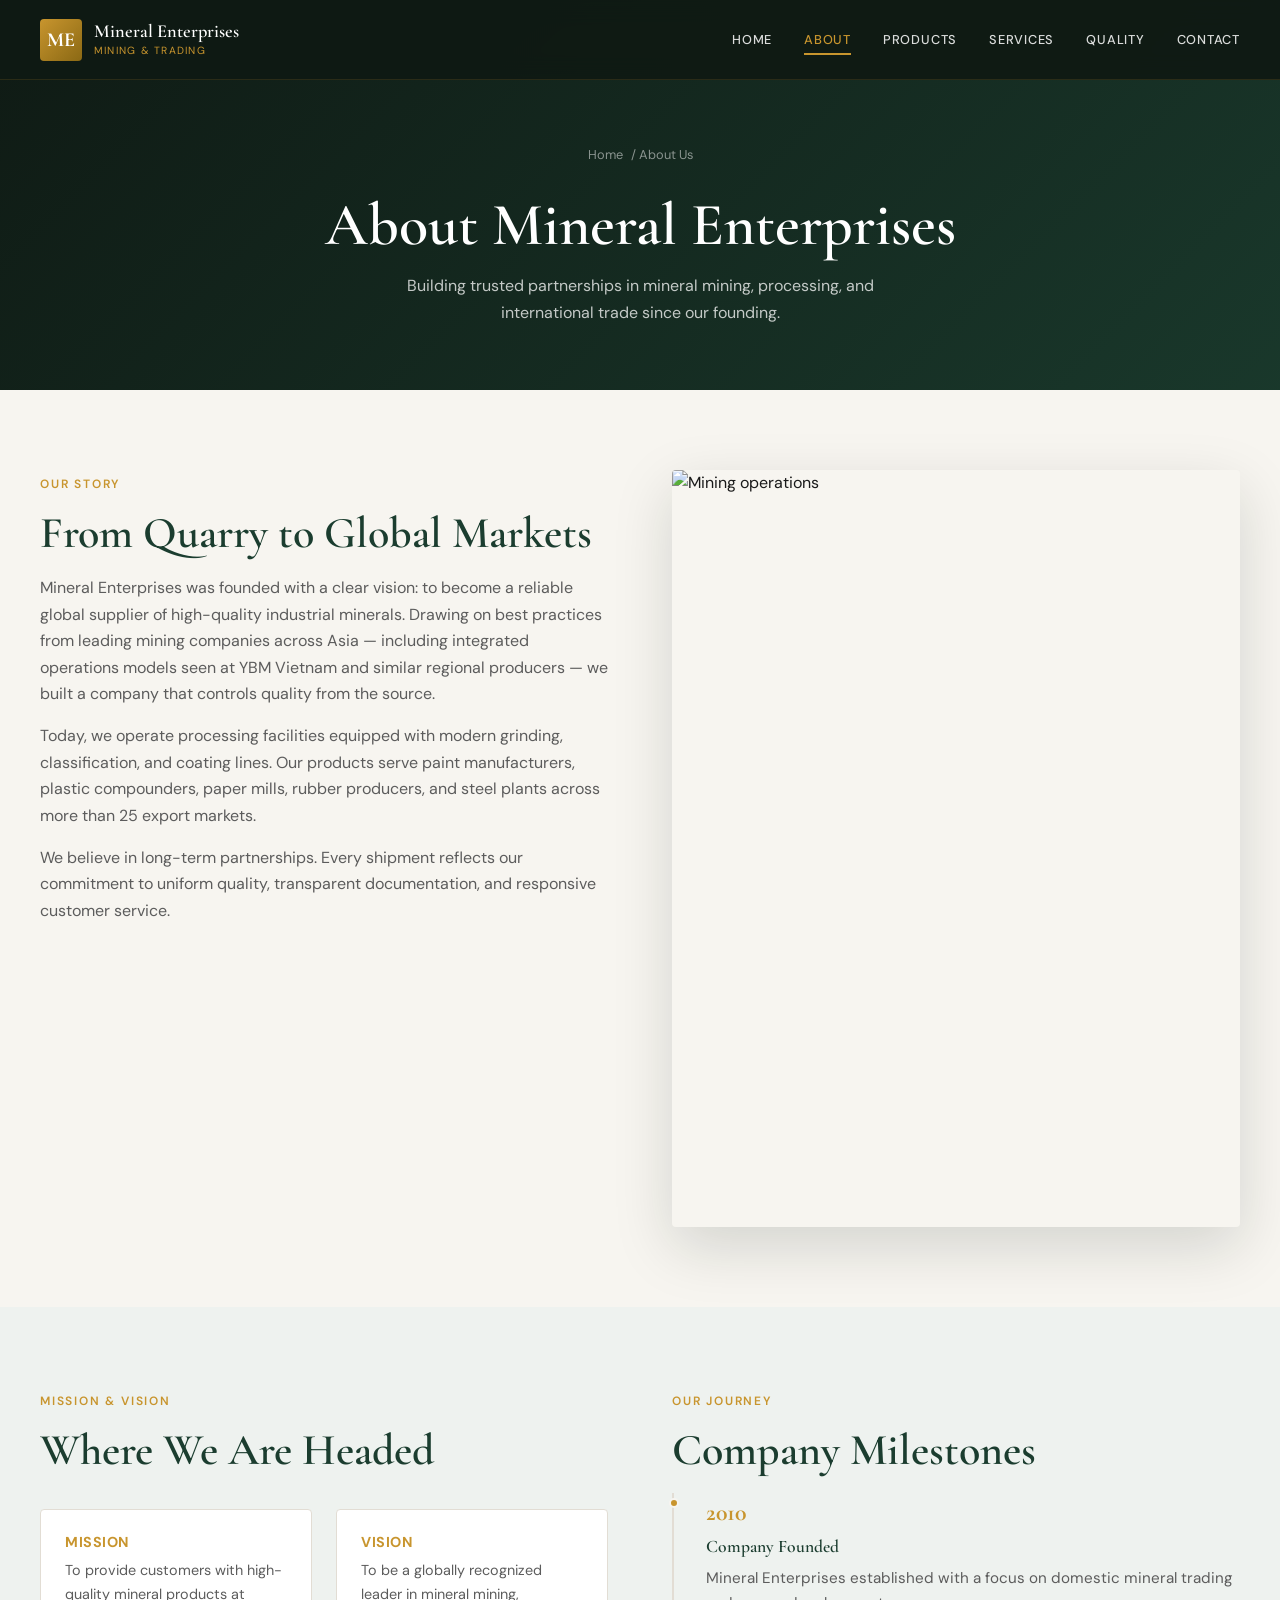
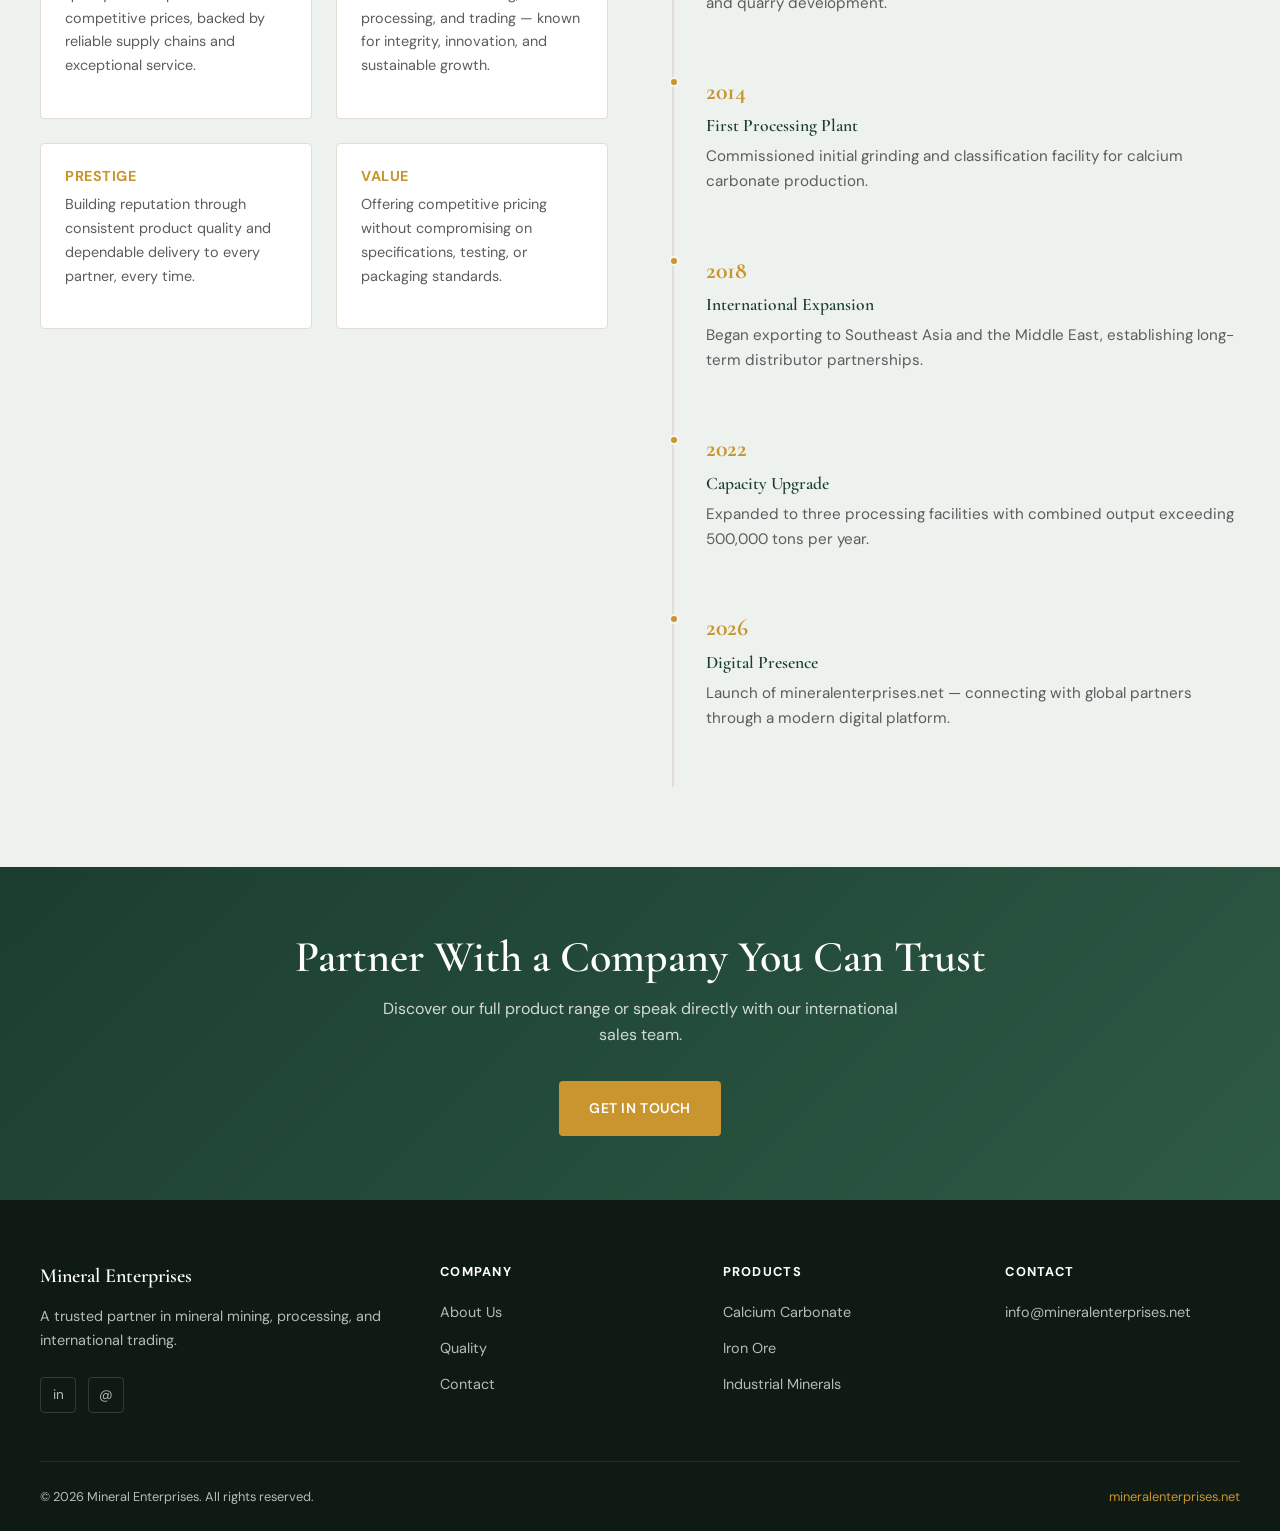
==== about.html @ fc304799 "Initial Mineral Enterprises corporate website. Static multi-page site for mineralenterprises.net wit" ====
<!DOCTYPE html>
<html lang="en">
<head>
  <meta charset="UTF-8">
  <meta name="viewport" content="width=device-width, initial-scale=1.0">
  <meta name="description" content="About Mineral Enterprises — our history, mission, vision, and commitment to global mineral trading excellence.">
  <title>About Us | Mineral Enterprises</title>
  <link rel="preconnect" href="https://fonts.googleapis.com">
  <link rel="preconnect" href="https://fonts.gstatic.com" crossorigin>
  <link href="https://fonts.googleapis.com/css2?family=Cormorant+Garamond:wght@500;600;700&family=DM+Sans:wght@400;500;600;700&display=swap" rel="stylesheet">
  <link rel="stylesheet" href="css/styles.css">
  <link rel="icon" href="data:image/svg+xml,<svg xmlns='http://www.w3.org/2000/svg' viewBox='0 0 100 100'><rect fill='%231b3d2f' width='100' height='100' rx='12'/><text x='50' y='68' font-size='48' text-anchor='middle' fill='%23c8952e' font-family='serif'>ME</text></svg>">
</head>
<body>

  <header class="site-header">
    <div class="container header-inner">
      <a href="index.html" class="logo">
        <div class="logo-mark">ME</div>
        <div class="logo-text">
          <span class="logo-name">Mineral Enterprises</span>
          <span class="logo-tagline">Mining &amp; Trading</span>
        </div>
      </a>
      <nav class="nav-desktop">
        <a href="index.html">Home</a>
        <a href="about.html" class="active">About</a>
        <a href="products.html">Products</a>
        <a href="services.html">Services</a>
        <a href="quality.html">Quality</a>
        <a href="contact.html">Contact</a>
      </nav>
      <button class="nav-toggle" aria-label="Toggle menu"><span></span><span></span><span></span></button>
    </div>
    <nav class="nav-mobile">
      <a href="index.html">Home</a>
      <a href="about.html" class="active">About</a>
      <a href="products.html">Products</a>
      <a href="services.html">Services</a>
      <a href="quality.html">Quality</a>
      <a href="contact.html">Contact</a>
    </nav>
  </header>

  <section class="page-hero">
    <div class="container">
      <nav class="breadcrumb"><a href="index.html">Home</a> / About Us</nav>
      <h1>About Mineral Enterprises</h1>
      <p>Building trusted partnerships in mineral mining, processing, and international trade since our founding.</p>
    </div>
  </section>

  <section>
    <div class="container content-grid">
      <div class="content-block">
        <span class="section-label">Our Story</span>
        <h2>From Quarry to Global Markets</h2>
        <p>
          Mineral Enterprises was founded with a clear vision: to become a reliable global supplier of high-quality industrial minerals. Drawing on best practices from leading mining companies across Asia — including integrated operations models seen at YBM Vietnam and similar regional producers — we built a company that controls quality from the source.
        </p>
        <p>
          Today, we operate processing facilities equipped with modern grinding, classification, and coating lines. Our products serve paint manufacturers, plastic compounders, paper mills, rubber producers, and steel plants across more than 25 export markets.
        </p>
        <p>
          We believe in long-term partnerships. Every shipment reflects our commitment to uniform quality, transparent documentation, and responsive customer service.
        </p>
      </div>
      <div class="content-block">
        <div class="about-image" style="aspect-ratio:3/4;">
          <img src="https://images.unsplash.com/photo-1504328345606-18bbc8c9d7d1?w=600&q=80" alt="Mining operations">
        </div>
      </div>
    </div>
  </section>

  <section style="background:#eef2ef; padding:5rem 0;">
    <div class="container content-grid">
      <div class="content-block">
        <span class="section-label">Mission &amp; Vision</span>
        <h2>Where We Are Headed</h2>
        <div class="values-grid">
          <div class="value-card">
            <h4>Mission</h4>
            <p>To provide customers with high-quality mineral products at competitive prices, backed by reliable supply chains and exceptional service.</p>
          </div>
          <div class="value-card">
            <h4>Vision</h4>
            <p>To be a globally recognized leader in mineral mining, processing, and trading — known for integrity, innovation, and sustainable growth.</p>
          </div>
          <div class="value-card">
            <h4>Prestige</h4>
            <p>Building reputation through consistent product quality and dependable delivery to every partner, every time.</p>
          </div>
          <div class="value-card">
            <h4>Value</h4>
            <p>Offering competitive pricing without compromising on specifications, testing, or packaging standards.</p>
          </div>
        </div>
      </div>
      <div class="content-block">
        <span class="section-label">Our Journey</span>
        <h2>Company Milestones</h2>
        <div class="timeline">
          <div class="timeline-item">
            <div class="timeline-year">2010</div>
            <h3>Company Founded</h3>
            <p>Mineral Enterprises established with a focus on domestic mineral trading and quarry development.</p>
          </div>
          <div class="timeline-item">
            <div class="timeline-year">2014</div>
            <h3>First Processing Plant</h3>
            <p>Commissioned initial grinding and classification facility for calcium carbonate production.</p>
          </div>
          <div class="timeline-item">
            <div class="timeline-year">2018</div>
            <h3>International Expansion</h3>
            <p>Began exporting to Southeast Asia and the Middle East, establishing long-term distributor partnerships.</p>
          </div>
          <div class="timeline-item">
            <div class="timeline-year">2022</div>
            <h3>Capacity Upgrade</h3>
            <p>Expanded to three processing facilities with combined output exceeding 500,000 tons per year.</p>
          </div>
          <div class="timeline-item">
            <div class="timeline-year">2026</div>
            <h3>Digital Presence</h3>
            <p>Launch of mineralenterprises.net — connecting with global partners through a modern digital platform.</p>
          </div>
        </div>
      </div>
    </div>
  </section>

  <section class="cta-banner">
    <div class="container">
      <h2>Partner With a Company You Can Trust</h2>
      <p>Discover our full product range or speak directly with our international sales team.</p>
      <a href="contact.html" class="btn btn-primary">Get in Touch</a>
    </div>
  </section>

  <footer class="site-footer">
    <div class="container footer-grid">
      <div class="footer-brand">
        <div class="logo-name">Mineral Enterprises</div>
        <p>A trusted partner in mineral mining, processing, and international trading.</p>
        <div class="footer-social"><a href="#">in</a><a href="#">@</a></div>
      </div>
      <div class="footer-col"><h4>Company</h4><ul><li><a href="about.html">About Us</a></li><li><a href="quality.html">Quality</a></li><li><a href="contact.html">Contact</a></li></ul></div>
      <div class="footer-col"><h4>Products</h4><ul><li><a href="products.html">Calcium Carbonate</a></li><li><a href="products.html">Iron Ore</a></li><li><a href="products.html">Industrial Minerals</a></li></ul></div>
      <div class="footer-col"><h4>Contact</h4><ul><li><a href="mailto:info@mineralenterprises.net">info@mineralenterprises.net</a></li></ul></div>
    </div>
    <div class="container footer-bottom">
      <span>&copy; 2026 Mineral Enterprises. All rights reserved.</span>
      <span><a href="https://mineralenterprises.net">mineralenterprises.net</a></span>
    </div>
  </footer>

  <script src="js/main.js"></script>
</body>
</html>
---- css/styles.css ----
/* Mineral Enterprises — corporate mining & trading theme */

:root {
  --color-bg: #f7f5f0;
  --color-bg-dark: #0f1a14;
  --color-bg-card: #ffffff;
  --color-primary: #1b3d2f;
  --color-primary-light: #2d5a45;
  --color-accent: #c8952e;
  --color-accent-light: #e4b04a;
  --color-text: #1a1a1a;
  --color-text-muted: #5c5c5c;
  --color-border: #e2ddd4;
  --font-display: "Cormorant Garamond", Georgia, serif;
  --font-body: "DM Sans", system-ui, sans-serif;
  --shadow-sm: 0 2px 8px rgba(15, 26, 20, 0.06);
  --shadow-md: 0 8px 32px rgba(15, 26, 20, 0.1);
  --shadow-lg: 0 20px 60px rgba(15, 26, 20, 0.15);
  --radius: 4px;
  --max-width: 1200px;
  --header-height: 80px;
}

*,
*::before,
*::after {
  box-sizing: border-box;
  margin: 0;
  padding: 0;
}

html {
  scroll-behavior: smooth;
}

body {
  font-family: var(--font-body);
  font-size: 16px;
  line-height: 1.65;
  color: var(--color-text);
  background: var(--color-bg);
  -webkit-font-smoothing: antialiased;
}

img {
  max-width: 100%;
  height: auto;
  display: block;
}

a {
  color: inherit;
  text-decoration: none;
}

ul {
  list-style: none;
}

.container {
  width: min(100% - 2.5rem, var(--max-width));
  margin-inline: auto;
}

/* Typography */
h1, h2, h3, h4 {
  font-family: var(--font-display);
  font-weight: 600;
  line-height: 1.2;
  color: var(--color-primary);
}

h1 { font-size: clamp(2.25rem, 5vw, 3.75rem); }
h2 { font-size: clamp(1.75rem, 3.5vw, 2.75rem); }
h3 { font-size: clamp(1.25rem, 2.5vw, 1.75rem); }

.section-label {
  display: inline-block;
  font-size: 0.75rem;
  font-weight: 600;
  letter-spacing: 0.15em;
  text-transform: uppercase;
  color: var(--color-accent);
  margin-bottom: 0.75rem;
}

.section-title {
  margin-bottom: 1rem;
}

.section-desc {
  color: var(--color-text-muted);
  max-width: 640px;
  font-size: 1.05rem;
}

/* Buttons */
.btn {
  display: inline-flex;
  align-items: center;
  gap: 0.5rem;
  padding: 0.875rem 1.75rem;
  font-family: var(--font-body);
  font-size: 0.875rem;
  font-weight: 600;
  letter-spacing: 0.04em;
  text-transform: uppercase;
  border: 2px solid transparent;
  border-radius: var(--radius);
  cursor: pointer;
  transition: all 0.25s ease;
}

.btn-primary {
  background: var(--color-accent);
  color: #fff;
  border-color: var(--color-accent);
}

.btn-primary:hover {
  background: var(--color-accent-light);
  border-color: var(--color-accent-light);
  transform: translateY(-1px);
}

.btn-outline {
  background: transparent;
  color: #fff;
  border-color: rgba(255, 255, 255, 0.6);
}

.btn-outline:hover {
  background: rgba(255, 255, 255, 0.1);
  border-color: #fff;
}

.btn-dark {
  background: var(--color-primary);
  color: #fff;
  border-color: var(--color-primary);
}

.btn-dark:hover {
  background: var(--color-primary-light);
  border-color: var(--color-primary-light);
}

/* Header */
.site-header {
  position: fixed;
  top: 0;
  left: 0;
  right: 0;
  z-index: 1000;
  height: var(--header-height);
  background: rgba(15, 26, 20, 0.95);
  backdrop-filter: blur(12px);
  border-bottom: 1px solid rgba(200, 149, 46, 0.15);
  transition: box-shadow 0.3s ease;
}

.site-header.scrolled {
  box-shadow: var(--shadow-md);
}

.header-inner {
  display: flex;
  align-items: center;
  justify-content: space-between;
  height: var(--header-height);
}

.logo {
  display: flex;
  align-items: center;
  gap: 0.75rem;
}

.logo-mark {
  width: 42px;
  height: 42px;
  background: linear-gradient(135deg, var(--color-accent), #8b6914);
  border-radius: var(--radius);
  display: flex;
  align-items: center;
  justify-content: center;
  font-family: var(--font-display);
  font-size: 1.25rem;
  font-weight: 700;
  color: #fff;
}

.logo-text {
  display: flex;
  flex-direction: column;
}

.logo-name {
  font-family: var(--font-display);
  font-size: 1.15rem;
  font-weight: 600;
  color: #fff;
  line-height: 1.2;
}

.logo-tagline {
  font-size: 0.65rem;
  letter-spacing: 0.12em;
  text-transform: uppercase;
  color: var(--color-accent);
}

.nav-desktop {
  display: flex;
  align-items: center;
  gap: 2rem;
}

.nav-desktop a {
  font-size: 0.8rem;
  font-weight: 500;
  letter-spacing: 0.06em;
  text-transform: uppercase;
  color: rgba(255, 255, 255, 0.85);
  transition: color 0.2s;
  position: relative;
}

.nav-desktop a::after {
  content: "";
  position: absolute;
  bottom: -4px;
  left: 0;
  width: 0;
  height: 2px;
  background: var(--color-accent);
  transition: width 0.25s ease;
}

.nav-desktop a:hover,
.nav-desktop a.active {
  color: var(--color-accent);
}

.nav-desktop a.active::after,
.nav-desktop a:hover::after {
  width: 100%;
}

.nav-toggle {
  display: none;
  flex-direction: column;
  gap: 5px;
  background: none;
  border: none;
  cursor: pointer;
  padding: 4px;
}

.nav-toggle span {
  display: block;
  width: 24px;
  height: 2px;
  background: #fff;
  transition: all 0.3s ease;
}

.nav-mobile {
  display: none;
  position: fixed;
  top: var(--header-height);
  left: 0;
  right: 0;
  background: var(--color-bg-dark);
  padding: 1.5rem;
  border-bottom: 1px solid rgba(200, 149, 46, 0.2);
}

.nav-mobile.open {
  display: block;
}

.nav-mobile a {
  display: block;
  padding: 0.875rem 0;
  font-size: 0.9rem;
  font-weight: 500;
  letter-spacing: 0.06em;
  text-transform: uppercase;
  color: rgba(255, 255, 255, 0.9);
  border-bottom: 1px solid rgba(255, 255, 255, 0.08);
}

.nav-mobile a:hover,
.nav-mobile a.active {
  color: var(--color-accent);
}

/* Hero */
.hero {
  position: relative;
  min-height: 100vh;
  display: flex;
  align-items: center;
  background: var(--color-bg-dark);
  overflow: hidden;
  padding-top: var(--header-height);
}

.hero-bg {
  position: absolute;
  inset: 0;
  background:
    linear-gradient(135deg, rgba(15, 26, 20, 0.92) 0%, rgba(27, 61, 47, 0.75) 50%, rgba(15, 26, 20, 0.88) 100%),
    url("https://images.unsplash.com/photo-1518709268805-4e9042af2179?w=1920&q=80") center/cover no-repeat;
}

.hero-pattern {
  position: absolute;
  inset: 0;
  opacity: 0.04;
  background-image: url("data:image/svg+xml,%3Csvg width='60' height='60' viewBox='0 0 60 60' xmlns='http://www.w3.org/2000/svg'%3E%3Cg fill='none' fill-rule='evenodd'%3E%3Cg fill='%23c8952e' fill-opacity='1'%3E%3Cpath d='M36 34v-4h-2v4h-4v2h4v4h2v-4h4v-2h-4zm0-30V0h-2v4h-4v2h4v4h2V6h4V4h-4zM6 34v-4H4v4H0v2h4v4h2v-4h4v-2H6zM6 4V0H4v4H0v2h4v4h2V6h4V4H6z'/%3E%3C/g%3E%3C/g%3E%3C/svg%3E");
}

.hero-content {
  position: relative;
  z-index: 1;
  max-width: 780px;
  padding: 4rem 0;
}

.hero-badge {
  display: inline-flex;
  align-items: center;
  gap: 0.5rem;
  padding: 0.4rem 1rem;
  background: rgba(200, 149, 46, 0.15);
  border: 1px solid rgba(200, 149, 46, 0.35);
  border-radius: 100px;
  font-size: 0.75rem;
  font-weight: 600;
  letter-spacing: 0.1em;
  text-transform: uppercase;
  color: var(--color-accent);
  margin-bottom: 1.5rem;
}

.hero h1 {
  color: #fff;
  margin-bottom: 1.25rem;
}

.hero h1 em {
  font-style: normal;
  color: var(--color-accent);
}

.hero-lead {
  font-size: 1.15rem;
  color: rgba(255, 255, 255, 0.8);
  margin-bottom: 2rem;
  max-width: 560px;
}

.hero-actions {
  display: flex;
  flex-wrap: wrap;
  gap: 1rem;
}

.hero-scroll {
  position: absolute;
  bottom: 2rem;
  left: 50%;
  transform: translateX(-50%);
  color: rgba(255, 255, 255, 0.5);
  font-size: 0.7rem;
  letter-spacing: 0.15em;
  text-transform: uppercase;
  animation: bounce 2s infinite;
}

@keyframes bounce {
  0%, 100% { transform: translateX(-50%) translateY(0); }
  50% { transform: translateX(-50%) translateY(6px); }
}

/* Stats bar */
.stats-bar {
  background: var(--color-primary);
  padding: 3rem 0;
  border-top: 3px solid var(--color-accent);
}

.stats-grid {
  display: grid;
  grid-template-columns: repeat(4, 1fr);
  gap: 2rem;
  text-align: center;
}

.stat-item {
  color: #fff;
}

.stat-number {
  font-family: var(--font-display);
  font-size: clamp(2rem, 4vw, 3rem);
  font-weight: 700;
  color: var(--color-accent);
  line-height: 1;
  margin-bottom: 0.35rem;
}

.stat-label {
  font-size: 0.8rem;
  letter-spacing: 0.08em;
  text-transform: uppercase;
  color: rgba(255, 255, 255, 0.7);
}

/* Sections */
section {
  padding: 5rem 0;
}

.section-header {
  text-align: center;
  margin-bottom: 3.5rem;
}

.section-header .section-desc {
  margin-inline: auto;
}

/* About preview */
.about-grid {
  display: grid;
  grid-template-columns: 1fr 1fr;
  gap: 4rem;
  align-items: center;
}

.about-image {
  position: relative;
  border-radius: var(--radius);
  overflow: hidden;
  aspect-ratio: 4/3;
  box-shadow: var(--shadow-lg);
}

.about-image img {
  width: 100%;
  height: 100%;
  object-fit: cover;
}

.about-image-accent {
  position: absolute;
  bottom: -1rem;
  right: -1rem;
  width: 120px;
  height: 120px;
  background: var(--color-accent);
  z-index: -1;
  border-radius: var(--radius);
}

.about-content p {
  color: var(--color-text-muted);
  margin-bottom: 1.25rem;
}

.about-features {
  display: grid;
  grid-template-columns: 1fr 1fr;
  gap: 1rem;
  margin: 2rem 0;
}

.about-feature {
  display: flex;
  align-items: flex-start;
  gap: 0.75rem;
}

.feature-icon {
  flex-shrink: 0;
  width: 36px;
  height: 36px;
  background: rgba(27, 61, 47, 0.08);
  border-radius: var(--radius);
  display: flex;
  align-items: center;
  justify-content: center;
  color: var(--color-accent);
  font-size: 1rem;
}

.about-feature strong {
  display: block;
  font-size: 0.9rem;
  color: var(--color-primary);
  margin-bottom: 0.15rem;
}

.about-feature span {
  font-size: 0.85rem;
  color: var(--color-text-muted);
}

/* Advantages */
.advantages {
  background: var(--color-bg-dark);
  color: #fff;
}

.advantages .section-label { color: var(--color-accent); }
.advantages .section-title { color: #fff; }
.advantages .section-desc { color: rgba(255, 255, 255, 0.65); }

.advantages-grid {
  display: grid;
  grid-template-columns: repeat(3, 1fr);
  gap: 2rem;
}

.advantage-card {
  padding: 2rem;
  background: rgba(255, 255, 255, 0.04);
  border: 1px solid rgba(200, 149, 46, 0.15);
  border-radius: var(--radius);
  transition: all 0.3s ease;
}

.advantage-card:hover {
  background: rgba(255, 255, 255, 0.07);
  border-color: rgba(200, 149, 46, 0.35);
  transform: translateY(-4px);
}

.advantage-icon {
  width: 48px;
  height: 48px;
  margin-bottom: 1.25rem;
  color: var(--color-accent);
}

.advantage-card h3 {
  color: #fff;
  font-size: 1.15rem;
  margin-bottom: 0.75rem;
}

.advantage-card p {
  font-size: 0.9rem;
  color: rgba(255, 255, 255, 0.65);
  line-height: 1.6;
}

/* Products */
.products-grid {
  display: grid;
  grid-template-columns: repeat(3, 1fr);
  gap: 2rem;
}

.product-card {
  background: var(--color-bg-card);
  border-radius: var(--radius);
  overflow: hidden;
  box-shadow: var(--shadow-sm);
  border: 1px solid var(--color-border);
  transition: all 0.3s ease;
}

.product-card:hover {
  box-shadow: var(--shadow-md);
  transform: translateY(-4px);
}

.product-image {
  height: 200px;
  overflow: hidden;
}

.product-image img {
  width: 100%;
  height: 100%;
  object-fit: cover;
  transition: transform 0.5s ease;
}

.product-card:hover .product-image img {
  transform: scale(1.05);
}

.product-body {
  padding: 1.5rem;
}

.product-body h3 {
  font-size: 1.2rem;
  margin-bottom: 0.5rem;
}

.product-body p {
  font-size: 0.9rem;
  color: var(--color-text-muted);
  margin-bottom: 1rem;
}

.product-tags {
  display: flex;
  flex-wrap: wrap;
  gap: 0.4rem;
}

.product-tag {
  font-size: 0.7rem;
  font-weight: 600;
  letter-spacing: 0.05em;
  text-transform: uppercase;
  padding: 0.25rem 0.6rem;
  background: rgba(27, 61, 47, 0.08);
  color: var(--color-primary);
  border-radius: 100px;
}

/* Applications */
.applications {
  background: linear-gradient(180deg, #eef2ef 0%, var(--color-bg) 100%);
}

.app-grid {
  display: grid;
  grid-template-columns: repeat(4, 1fr);
  gap: 1.5rem;
}

.app-item {
  text-align: center;
  padding: 2rem 1rem;
  background: var(--color-bg-card);
  border-radius: var(--radius);
  border: 1px solid var(--color-border);
  transition: all 0.25s ease;
}

.app-item:hover {
  border-color: var(--color-accent);
  box-shadow: var(--shadow-sm);
}

.app-icon {
  font-size: 2rem;
  margin-bottom: 0.75rem;
}

.app-item h4 {
  font-family: var(--font-body);
  font-size: 0.85rem;
  font-weight: 600;
  letter-spacing: 0.04em;
  text-transform: uppercase;
  color: var(--color-primary);
}

/* CTA */
.cta-banner {
  background: linear-gradient(135deg, var(--color-primary) 0%, var(--color-primary-light) 100%);
  padding: 4rem 0;
  text-align: center;
}

.cta-banner h2 {
  color: #fff;
  margin-bottom: 0.75rem;
}

.cta-banner p {
  color: rgba(255, 255, 255, 0.8);
  margin-bottom: 2rem;
  max-width: 520px;
  margin-inline: auto;
}

/* Page hero (inner pages) */
.page-hero {
  padding: calc(var(--header-height) + 4rem) 0 4rem;
  background: var(--color-bg-dark);
  text-align: center;
  position: relative;
  overflow: hidden;
}

.page-hero::before {
  content: "";
  position: absolute;
  inset: 0;
  background:
    linear-gradient(135deg, rgba(15, 26, 20, 0.95), rgba(27, 61, 47, 0.85)),
    url("https://images.unsplash.com/photo-1581094794329-c8112a89af12?w=1920&q=80") center/cover;
  z-index: 0;
}

.page-hero .container {
  position: relative;
  z-index: 1;
}

.page-hero h1 {
  color: #fff;
  margin-bottom: 0.75rem;
}

.page-hero p {
  color: rgba(255, 255, 255, 0.75);
  max-width: 560px;
  margin-inline: auto;
}

.breadcrumb {
  display: flex;
  justify-content: center;
  gap: 0.5rem;
  font-size: 0.8rem;
  color: rgba(255, 255, 255, 0.5);
  margin-bottom: 1.5rem;
}

.breadcrumb a:hover {
  color: var(--color-accent);
}

/* Timeline */
.timeline {
  position: relative;
  padding-left: 2rem;
  border-left: 2px solid var(--color-border);
}

.timeline-item {
  position: relative;
  padding-bottom: 2.5rem;
}

.timeline-item::before {
  content: "";
  position: absolute;
  left: calc(-2rem - 5px);
  top: 0.35rem;
  width: 10px;
  height: 10px;
  background: var(--color-accent);
  border-radius: 50%;
  border: 2px solid var(--color-bg);
}

.timeline-year {
  font-family: var(--font-display);
  font-size: 1.5rem;
  font-weight: 700;
  color: var(--color-accent);
  margin-bottom: 0.25rem;
}

.timeline-item h3 {
  font-size: 1.1rem;
  margin-bottom: 0.5rem;
}

.timeline-item p {
  color: var(--color-text-muted);
  font-size: 0.95rem;
}

/* Two column content */
.content-grid {
  display: grid;
  grid-template-columns: 1fr 1fr;
  gap: 4rem;
  align-items: start;
}

.content-block h2 {
  margin-bottom: 1rem;
}

.content-block p {
  color: var(--color-text-muted);
  margin-bottom: 1rem;
}

.values-grid {
  display: grid;
  grid-template-columns: repeat(2, 1fr);
  gap: 1.5rem;
  margin-top: 2rem;
}

.value-card {
  padding: 1.5rem;
  background: var(--color-bg-card);
  border: 1px solid var(--color-border);
  border-radius: var(--radius);
}

.value-card h4 {
  font-family: var(--font-body);
  font-size: 0.9rem;
  font-weight: 700;
  letter-spacing: 0.04em;
  text-transform: uppercase;
  color: var(--color-accent);
  margin-bottom: 0.5rem;
}

.value-card p {
  font-size: 0.9rem;
  color: var(--color-text-muted);
}

/* Services */
.service-card {
  display: grid;
  grid-template-columns: auto 1fr;
  gap: 1.5rem;
  padding: 2rem;
  background: var(--color-bg-card);
  border: 1px solid var(--color-border);
  border-radius: var(--radius);
  margin-bottom: 1.5rem;
  transition: all 0.25s ease;
}

.service-card:hover {
  border-color: var(--color-accent);
  box-shadow: var(--shadow-sm);
}

.service-num {
  font-family: var(--font-display);
  font-size: 2.5rem;
  font-weight: 700;
  color: rgba(200, 149, 46, 0.25);
  line-height: 1;
}

.service-card h3 {
  font-size: 1.2rem;
  margin-bottom: 0.5rem;
}

.service-card p {
  color: var(--color-text-muted);
  font-size: 0.95rem;
}

.service-list {
  margin-top: 0.75rem;
}

.service-list li {
  font-size: 0.85rem;
  color: var(--color-text-muted);
  padding: 0.25rem 0;
  padding-left: 1.25rem;
  position: relative;
}

.service-list li::before {
  content: "→";
  position: absolute;
  left: 0;
  color: var(--color-accent);
}

/* Quality */
.cert-grid {
  display: grid;
  grid-template-columns: repeat(3, 1fr);
  gap: 2rem;
}

.cert-card {
  text-align: center;
  padding: 2.5rem 1.5rem;
  background: var(--color-bg-card);
  border: 1px solid var(--color-border);
  border-radius: var(--radius);
}

.cert-badge {
  width: 80px;
  height: 80px;
  margin: 0 auto 1.25rem;
  background: linear-gradient(135deg, var(--color-primary), var(--color-primary-light));
  border-radius: 50%;
  display: flex;
  align-items: center;
  justify-content: center;
  color: var(--color-accent);
  font-family: var(--font-display);
  font-size: 1.1rem;
  font-weight: 700;
}

.cert-card h3 {
  font-size: 1.1rem;
  margin-bottom: 0.5rem;
}

.cert-card p {
  font-size: 0.9rem;
  color: var(--color-text-muted);
}

.process-steps {
  display: grid;
  grid-template-columns: repeat(4, 1fr);
  gap: 1.5rem;
  counter-reset: step;
}

.process-step {
  text-align: center;
  counter-increment: step;
}

.process-step::before {
  content: counter(step, decimal-leading-zero);
  display: block;
  font-family: var(--font-display);
  font-size: 2rem;
  font-weight: 700;
  color: var(--color-accent);
  margin-bottom: 0.75rem;
}

.process-step h4 {
  font-family: var(--font-body);
  font-size: 0.85rem;
  font-weight: 700;
  letter-spacing: 0.04em;
  text-transform: uppercase;
  color: var(--color-primary);
  margin-bottom: 0.5rem;
}

.process-step p {
  font-size: 0.85rem;
  color: var(--color-text-muted);
}

/* Contact */
.contact-grid {
  display: grid;
  grid-template-columns: 1fr 1.2fr;
  gap: 4rem;
}

.contact-info h2 {
  margin-bottom: 1rem;
}

.contact-info > p {
  color: var(--color-text-muted);
  margin-bottom: 2rem;
}

.contact-item {
  display: flex;
  gap: 1rem;
  margin-bottom: 1.5rem;
}

.contact-item-icon {
  flex-shrink: 0;
  width: 44px;
  height: 44px;
  background: rgba(27, 61, 47, 0.08);
  border-radius: var(--radius);
  display: flex;
  align-items: center;
  justify-content: center;
  color: var(--color-accent);
  font-size: 1.1rem;
}

.contact-item strong {
  display: block;
  font-size: 0.8rem;
  letter-spacing: 0.06em;
  text-transform: uppercase;
  color: var(--color-primary);
  margin-bottom: 0.2rem;
}

.contact-item span,
.contact-item a {
  font-size: 0.95rem;
  color: var(--color-text-muted);
}

.contact-item a:hover {
  color: var(--color-accent);
}

.contact-form {
  background: var(--color-bg-card);
  padding: 2.5rem;
  border-radius: var(--radius);
  border: 1px solid var(--color-border);
  box-shadow: var(--shadow-sm);
}

.form-group {
  margin-bottom: 1.25rem;
}

.form-group label {
  display: block;
  font-size: 0.8rem;
  font-weight: 600;
  letter-spacing: 0.04em;
  text-transform: uppercase;
  color: var(--color-primary);
  margin-bottom: 0.4rem;
}

.form-group input,
.form-group select,
.form-group textarea {
  width: 100%;
  padding: 0.75rem 1rem;
  font-family: var(--font-body);
  font-size: 0.95rem;
  border: 1px solid var(--color-border);
  border-radius: var(--radius);
  background: var(--color-bg);
  color: var(--color-text);
  transition: border-color 0.2s;
}

.form-group input:focus,
.form-group select:focus,
.form-group textarea:focus {
  outline: none;
  border-color: var(--color-accent);
}

.form-group textarea {
  min-height: 140px;
  resize: vertical;
}

.form-row {
  display: grid;
  grid-template-columns: 1fr 1fr;
  gap: 1rem;
}

.form-success {
  display: none;
  padding: 1rem;
  background: rgba(27, 61, 47, 0.08);
  border: 1px solid var(--color-primary);
  border-radius: var(--radius);
  color: var(--color-primary);
  font-size: 0.9rem;
  margin-top: 1rem;
}

.form-success.show {
  display: block;
}

/* Map placeholder */
.map-placeholder {
  height: 300px;
  background: linear-gradient(135deg, #dde5df, #c8d4cc);
  border-radius: var(--radius);
  display: flex;
  align-items: center;
  justify-content: center;
  color: var(--color-text-muted);
  font-size: 0.9rem;
  margin-top: 3rem;
  border: 1px solid var(--color-border);
}

/* Footer */
.site-footer {
  background: var(--color-bg-dark);
  color: rgba(255, 255, 255, 0.7);
  padding: 4rem 0 0;
}

.footer-grid {
  display: grid;
  grid-template-columns: 1.5fr 1fr 1fr 1fr;
  gap: 3rem;
  padding-bottom: 3rem;
  border-bottom: 1px solid rgba(255, 255, 255, 0.08);
}

.footer-brand .logo-name {
  font-size: 1.25rem;
  margin-bottom: 1rem;
}

.footer-brand p {
  font-size: 0.9rem;
  line-height: 1.7;
  margin-bottom: 1.5rem;
}

.footer-social {
  display: flex;
  gap: 0.75rem;
}

.footer-social a {
  width: 36px;
  height: 36px;
  border: 1px solid rgba(255, 255, 255, 0.15);
  border-radius: var(--radius);
  display: flex;
  align-items: center;
  justify-content: center;
  font-size: 0.85rem;
  transition: all 0.2s;
}

.footer-social a:hover {
  background: var(--color-accent);
  border-color: var(--color-accent);
  color: #fff;
}

.footer-col h4 {
  font-family: var(--font-body);
  font-size: 0.8rem;
  font-weight: 700;
  letter-spacing: 0.1em;
  text-transform: uppercase;
  color: #fff;
  margin-bottom: 1.25rem;
}

.footer-col ul li {
  margin-bottom: 0.6rem;
}

.footer-col a {
  font-size: 0.9rem;
  transition: color 0.2s;
}

.footer-col a:hover {
  color: var(--color-accent);
}

.footer-bottom {
  display: flex;
  justify-content: space-between;
  align-items: center;
  padding: 1.5rem 0;
  font-size: 0.8rem;
}

.footer-bottom a {
  color: var(--color-accent);
}

/* Markets strip */
.markets-strip {
  padding: 3rem 0;
  background: var(--color-bg-card);
  border-top: 1px solid var(--color-border);
  border-bottom: 1px solid var(--color-border);
}

.markets-list {
  display: flex;
  flex-wrap: wrap;
  justify-content: center;
  gap: 2rem;
}

.market-item {
  font-size: 0.85rem;
  font-weight: 600;
  letter-spacing: 0.06em;
  text-transform: uppercase;
  color: var(--color-text-muted);
  display: flex;
  align-items: center;
  gap: 0.5rem;
}

.market-item::before {
  content: "";
  width: 6px;
  height: 6px;
  background: var(--color-accent);
  border-radius: 50%;
}

/* Responsive */
@media (max-width: 1024px) {
  .stats-grid { grid-template-columns: repeat(2, 1fr); }
  .advantages-grid { grid-template-columns: 1fr 1fr; }
  .products-grid { grid-template-columns: 1fr 1fr; }
  .app-grid { grid-template-columns: repeat(2, 1fr); }
  .footer-grid { grid-template-columns: 1fr 1fr; }
  .cert-grid { grid-template-columns: 1fr 1fr; }
  .process-steps { grid-template-columns: repeat(2, 1fr); }
}

@media (max-width: 768px) {
  .nav-desktop { display: none; }
  .nav-toggle { display: flex; }

  .about-grid,
  .content-grid,
  .contact-grid {
    grid-template-columns: 1fr;
    gap: 2rem;
  }

  .stats-grid { grid-template-columns: 1fr 1fr; }
  .advantages-grid,
  .products-grid,
  .app-grid,
  .cert-grid,
  .process-steps,
  .values-grid,
  .about-features {
    grid-template-columns: 1fr;
  }

  .footer-grid { grid-template-columns: 1fr; }
  .footer-bottom { flex-direction: column; gap: 0.5rem; text-align: center; }
  .form-row { grid-template-columns: 1fr; }
  .service-card { grid-template-columns: 1fr; }
}

@media (max-width: 480px) {
  .stats-grid { grid-template-columns: 1fr; }
  .hero-actions { flex-direction: column; }
  .hero-actions .btn { width: 100%; justify-content: center; }
}
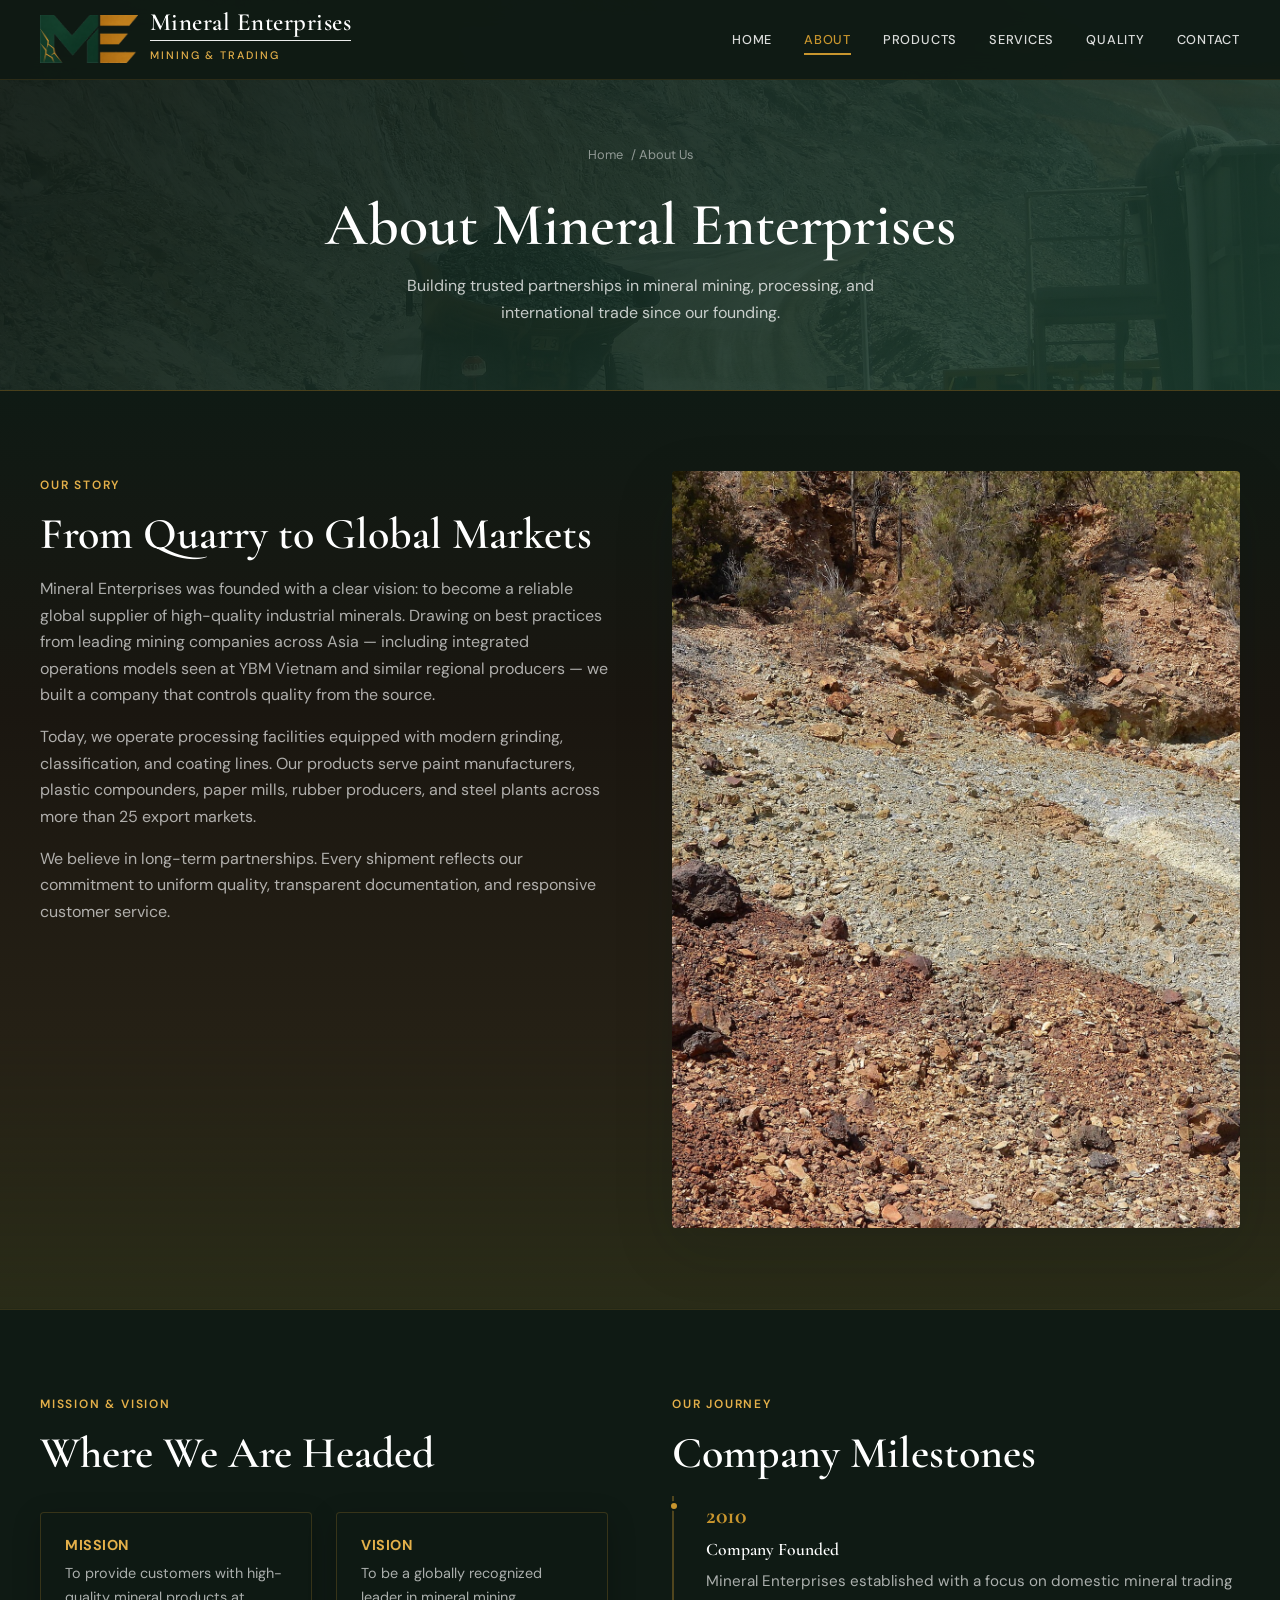
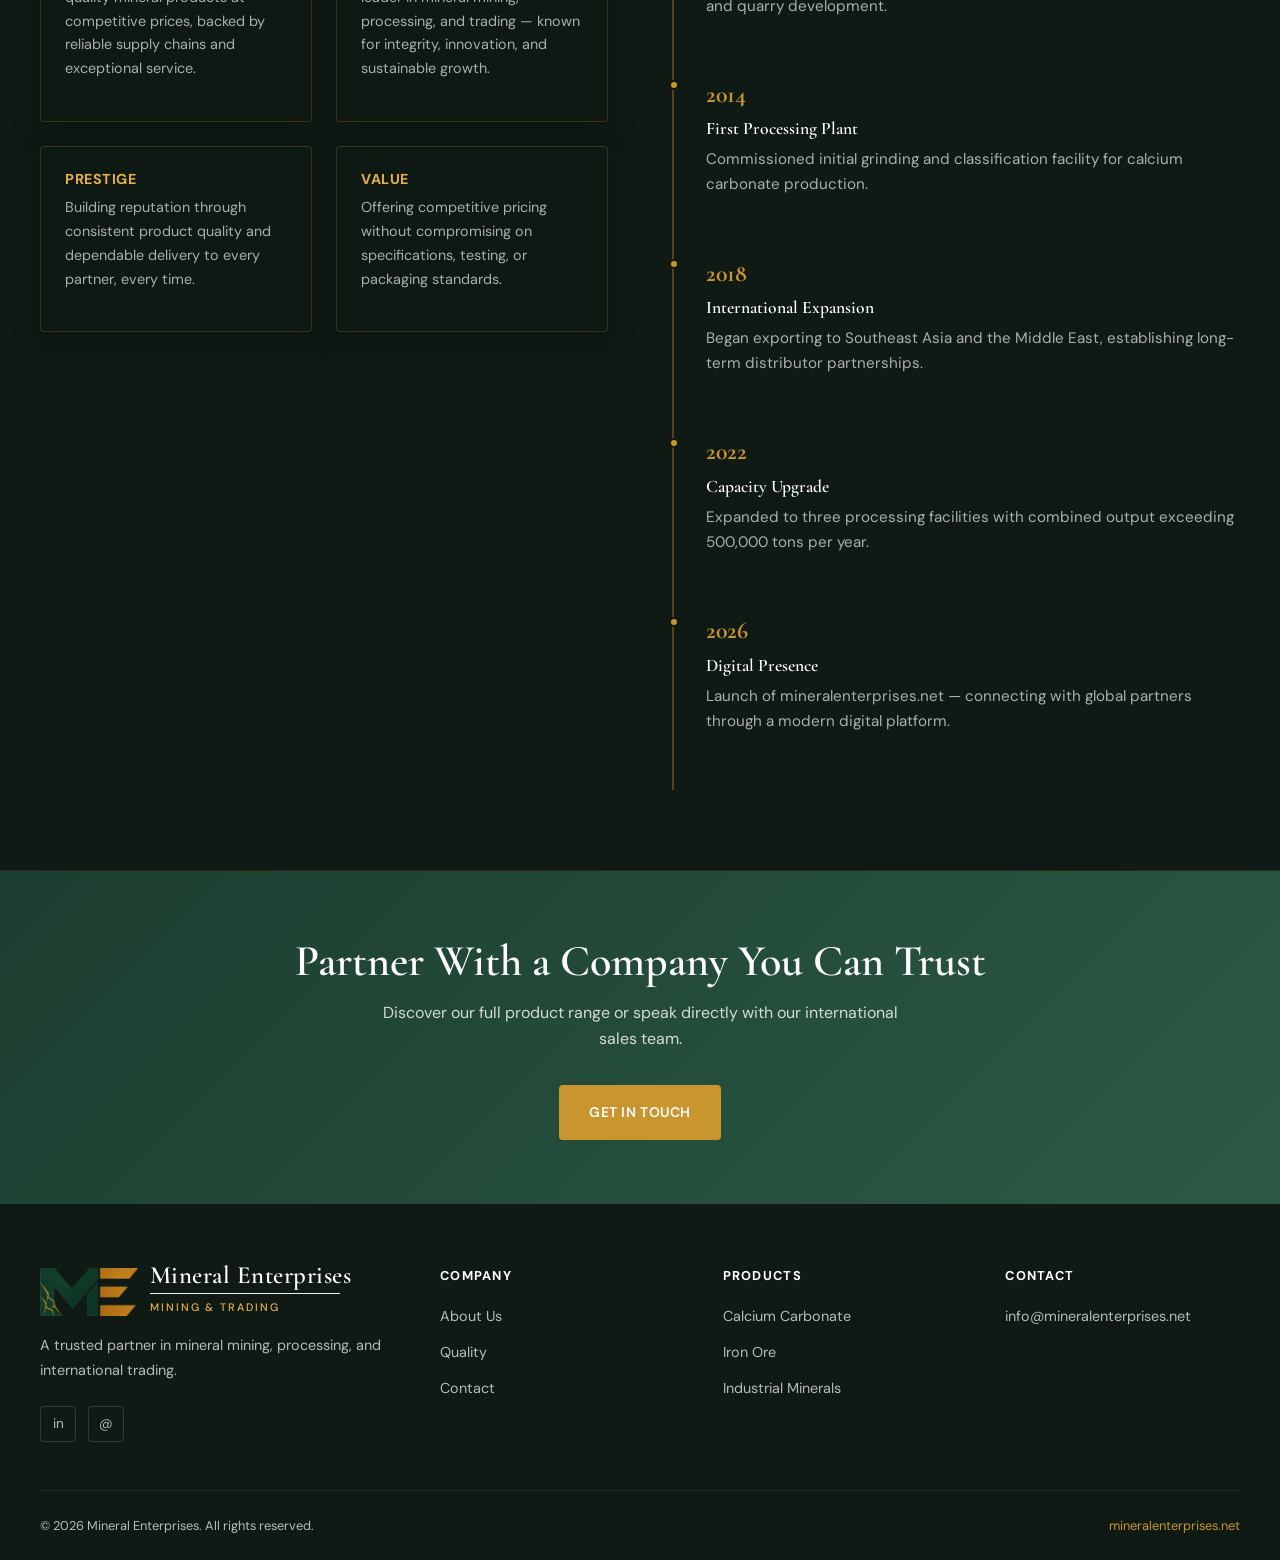
==== commit a86ef1e2: "Publish updated Mineral Enterprises site for GitHub Pages. Brand-aligned green/gold theme, ME logo l" ====
--- a/about.html
+++ b/about.html
@@ -9,14 +9,14 @@
   <link rel="preconnect" href="https://fonts.gstatic.com" crossorigin>
   <link href="https://fonts.googleapis.com/css2?family=Cormorant+Garamond:wght@500;600;700&family=DM+Sans:wght@400;500;600;700&display=swap" rel="stylesheet">
   <link rel="stylesheet" href="css/styles.css">
-  <link rel="icon" href="data:image/svg+xml,<svg xmlns='http://www.w3.org/2000/svg' viewBox='0 0 100 100'><rect fill='%231b3d2f' width='100' height='100' rx='12'/><text x='50' y='68' font-size='48' text-anchor='middle' fill='%23c8952e' font-family='serif'>ME</text></svg>">
+  <link rel="icon" href="assets/ai-generated/favicon.png" type="image/png">
 </head>
-<body>
+<body class="page-brand">
 
   <header class="site-header">
     <div class="container header-inner">
       <a href="index.html" class="logo">
-        <div class="logo-mark">ME</div>
+        <div class="logo-mark"><img src="assets/ai-generated/logo-me.png?v=15" srcset="assets/ai-generated/logo-me@2x.png?v=15 2x" alt="Mineral Enterprises"></div>
         <div class="logo-text">
           <span class="logo-name">Mineral Enterprises</span>
           <span class="logo-tagline">Mining &amp; Trading</span>
@@ -67,13 +67,13 @@
       </div>
       <div class="content-block">
         <div class="about-image" style="aspect-ratio:3/4;">
-          <img src="https://images.unsplash.com/photo-1504328345606-18bbc8c9d7d1?w=600&q=80" alt="Mining operations">
+          <img loading="lazy" src="assets/images/about-mining.jpg" alt="Mining operations">
         </div>
       </div>
     </div>
   </section>
 
-  <section style="background:#eef2ef; padding:5rem 0;">
+  <section class="section-gold">
     <div class="container content-grid">
       <div class="content-block">
         <span class="section-label">Mission &amp; Vision</span>
@@ -142,7 +142,15 @@
   <footer class="site-footer">
     <div class="container footer-grid">
       <div class="footer-brand">
-        <div class="logo-name">Mineral Enterprises</div>
+        <a href="index.html" class="logo footer-logo">
+          <div class="logo-mark">
+            <img src="assets/ai-generated/logo-me.png?v=15" srcset="assets/ai-generated/logo-me@2x.png?v=15 2x" alt="Mineral Enterprises">
+          </div>
+          <div class="logo-text">
+            <span class="logo-name">Mineral Enterprises</span>
+            <span class="logo-tagline">Mining &amp; Trading</span>
+          </div>
+        </a>
         <p>A trusted partner in mineral mining, processing, and international trading.</p>
         <div class="footer-social"><a href="#">in</a><a href="#">@</a></div>
       </div>
--- a/css/styles.css
+++ b/css/styles.css
@@ -3,6 +3,8 @@
 :root {
   --color-bg: #f7f5f0;
   --color-bg-dark: #0f1a14;
+  --color-bg-green: #0f1a14;
+  --color-bg-gold-section: linear-gradient(180deg, #0f1a14 0%, #1a1610 35%, #252015 70%, rgba(200, 149, 46, 0.14) 100%);
   --color-bg-card: #ffffff;
   --color-primary: #1b3d2f;
   --color-primary-light: #2d5a45;
@@ -19,6 +21,8 @@
   --radius: 4px;
   --max-width: 1200px;
   --header-height: 80px;
+  --logo-mark-height: 48px;
+  --logo-name-nudge: -5px;
 }
 
 *,
@@ -31,6 +35,7 @@
 
 html {
   scroll-behavior: smooth;
+  overflow-x: clip;
 }
 
 body {
@@ -40,6 +45,7 @@
   color: var(--color-text);
   background: var(--color-bg);
   -webkit-font-smoothing: antialiased;
+  overflow-x: clip;
 }
 
 img {
@@ -172,42 +178,69 @@
 
 .logo {
   display: flex;
-  align-items: center;
+  align-items: flex-start;
   gap: 0.75rem;
+  flex-shrink: 1;
+  min-width: 0;
+  max-width: calc(100% - 52px);
 }
 
 .logo-mark {
-  width: 42px;
-  height: 42px;
-  background: linear-gradient(135deg, var(--color-accent), #8b6914);
-  border-radius: var(--radius);
-  display: flex;
-  align-items: center;
-  justify-content: center;
-  font-family: var(--font-display);
-  font-size: 1.25rem;
-  font-weight: 700;
-  color: #fff;
+  height: var(--logo-mark-height);
+  width: auto;
+  flex-shrink: 0;
+  display: block;
+  line-height: 0;
+  background: none;
+  box-shadow: none;
+  padding: 0;
+  margin: 0;
+}
+
+.logo-mark img,
+.logo-mark svg {
+  height: var(--logo-mark-height);
+  width: auto;
+  display: block;
+  object-fit: contain;
+  object-position: top left;
+  background: none !important;
+  box-shadow: none;
 }
 
 .logo-text {
   display: flex;
   flex-direction: column;
+  gap: 0.35rem;
+  flex-shrink: 1;
+  min-width: 0;
+  padding: 0;
+  margin: 0;
+  min-height: var(--logo-mark-height);
+  justify-content: flex-start;
 }
 
 .logo-name {
   font-family: var(--font-display);
-  font-size: 1.15rem;
+  font-size: 1.55rem;
   font-weight: 600;
   color: #fff;
-  line-height: 1.2;
+  line-height: 1;
+  letter-spacing: 0.02em;
+  white-space: nowrap;
+  display: inline-block;
+  padding: 0 0 0.32rem;
+  margin: var(--logo-name-nudge) 0 0;
+  border-bottom: 1.5px solid rgba(255, 255, 255, 0.92);
 }
 
 .logo-tagline {
-  font-size: 0.65rem;
-  letter-spacing: 0.12em;
+  font-size: 0.68rem;
+  font-weight: 500;
+  letter-spacing: 0.18em;
   text-transform: uppercase;
-  color: var(--color-accent);
+  color: var(--color-accent-light);
+  white-space: nowrap;
 }
 
 .nav-desktop {
@@ -311,8 +344,8 @@
   position: absolute;
   inset: 0;
   background:
-    linear-gradient(135deg, rgba(15, 26, 20, 0.92) 0%, rgba(27, 61, 47, 0.75) 50%, rgba(15, 26, 20, 0.88) 100%),
-    url("https://images.unsplash.com/photo-1518709268805-4e9042af2179?w=1920&q=80") center/cover no-repeat;
+    linear-gradient(135deg, rgba(15, 26, 20, 0.88) 0%, rgba(27, 61, 47, 0.72) 50%, rgba(15, 26, 20, 0.85) 100%),
+    url("../assets/images/hero-mining.jpg") center/cover no-repeat;
 }
 
 .hero-pattern {
@@ -433,6 +466,264 @@
   margin-inline: auto;
 }
 
+.section-cta {
+  text-align: center;
+  margin-top: 2.5rem;
+}
+
+/* Value chain timeline */
+.value-chain {
+  background: var(--color-bg);
+  border-bottom: 1px solid var(--color-border);
+}
+
+.chain-track {
+  display: grid;
+  grid-template-columns: repeat(5, 1fr);
+  gap: 1.25rem;
+  position: relative;
+}
+
+.chain-track::before {
+  content: "";
+  position: absolute;
+  top: 28px;
+  left: 10%;
+  right: 10%;
+  height: 2px;
+  background: linear-gradient(90deg, transparent, var(--color-accent) 8%, var(--color-accent) 92%, transparent);
+  z-index: 0;
+}
+
+.chain-step {
+  position: relative;
+  z-index: 1;
+  text-align: center;
+  padding: 0 0.5rem;
+}
+
+.chain-icon {
+  width: 56px;
+  height: 56px;
+  margin: 0 auto 1.25rem;
+  border-radius: 50%;
+  background: var(--color-primary);
+  color: var(--color-accent-light);
+  font-family: var(--font-display);
+  font-size: 1.1rem;
+  font-weight: 600;
+  display: flex;
+  align-items: center;
+  justify-content: center;
+  border: 3px solid var(--color-bg);
+  box-shadow: 0 0 0 2px var(--color-accent);
+  transition: transform 0.3s ease, box-shadow 0.3s ease;
+}
+
+.chain-step:hover .chain-icon {
+  transform: scale(1.08);
+  box-shadow: 0 0 0 2px var(--color-accent), 0 8px 24px rgba(27, 61, 47, 0.2);
+}
+
+.chain-step h3 {
+  font-size: 1rem;
+  margin-bottom: 0.5rem;
+  color: var(--color-primary);
+}
+
+.chain-step p {
+  font-size: 0.85rem;
+  color: var(--color-text-muted);
+  line-height: 1.55;
+}
+
+/* Featured product card spans full width on large screens optional - keep 3 col */
+.product-card--featured .product-image {
+  height: 220px;
+}
+
+/* Immersive scroll section */
+.scroll-story {
+  background: var(--color-bg-dark);
+}
+
+.immersive-scroll {
+  position: relative;
+  min-height: calc(140vh + var(--step-count, 5) * 36vh);
+  padding: 0;
+  background: var(--color-bg-dark);
+}
+
+.immersive-scroll--compact {
+  min-height: calc(120vh + var(--step-count, 1) * 28vh);
+}
+
+.immersive-bg {
+  position: sticky;
+  top: var(--header-height);
+  height: calc(100vh - var(--header-height));
+  background-size: cover;
+  background-position: center;
+  z-index: 0;
+  transform: scale(1.02);
+  transition: background-image 0.6s ease, transform 0.5s ease;
+}
+
+.immersive-overlay {
+  position: absolute;
+  inset: 0;
+  background: linear-gradient(180deg, rgba(15, 26, 20, 0.68) 0%, rgba(15, 26, 20, 0.45) 40%, rgba(15, 26, 20, 0.82) 100%);
+  pointer-events: none;
+  z-index: 1;
+}
+
+.immersive-content {
+  position: absolute;
+  inset: 0;
+  z-index: 2;
+  display: grid;
+  grid-template-columns: 1fr;
+  align-content: start;
+  padding-top: calc(var(--header-height) + 2rem);
+}
+
+.immersive-intro {
+  text-align: center;
+  max-width: 760px;
+  margin: 0 auto 2rem;
+}
+
+.immersive-intro .section-title,
+.immersive-intro .section-desc {
+  color: #fff;
+}
+
+.immersive-intro .section-desc {
+  color: rgba(255, 255, 255, 0.8);
+}
+
+.immersive-steps {
+  width: min(100% - 2.5rem, var(--max-width));
+  margin: 0 auto;
+  display: grid;
+  gap: 14vh;
+  padding-bottom: 40vh;
+}
+
+.immersive-step {
+  width: min(560px, 100%);
+  background: rgba(15, 26, 20, 0.62);
+  border: 1px solid rgba(228, 176, 74, 0.25);
+  backdrop-filter: blur(8px);
+  border-radius: var(--radius);
+  padding: 1.3rem 1.4rem;
+  transform: translateY(24px);
+  opacity: 0.72;
+  transition: all 0.45s cubic-bezier(0.22, 1, 0.36, 1);
+}
+
+.immersive-step:nth-child(even) {
+  justify-self: end;
+}
+
+.immersive-step > span:not(.section-label) {
+  display: inline-block;
+  font-family: var(--font-display);
+  color: var(--color-accent-light);
+  font-size: 1.5rem;
+  margin-bottom: 0.2rem;
+}
+
+.immersive-step .section-label {
+  font-family: var(--font-body);
+  font-size: 0.75rem;
+  letter-spacing: 0.15em;
+  text-transform: uppercase;
+  color: var(--color-accent-light);
+}
+
+.immersive-step h3 {
+  color: #fff;
+  margin-bottom: 0.35rem;
+}
+
+.immersive-step p {
+  color: rgba(255, 255, 255, 0.82);
+  font-size: 0.94rem;
+}
+
+.immersive-step.is-active {
+  opacity: 1;
+  transform: translateY(0);
+  border-color: rgba(228, 176, 74, 0.65);
+  box-shadow: 0 16px 40px rgba(0, 0, 0, 0.25);
+}
+
+.immersive-step--wide {
+  width: min(720px, 100%);
+}
+
+.immersive-step--center {
+  justify-self: center !important;
+  text-align: center;
+}
+
+.immersive-step--center .btn {
+  margin-top: 1rem;
+}
+
+.immersive-outro {
+  text-align: center;
+  padding-bottom: 38vh;
+  margin-top: -8vh;
+}
+
+.immersive-outro .btn-outline {
+  color: #fff;
+  border-color: rgba(228, 176, 74, 0.65);
+}
+
+.immersive-outro .btn-outline:hover {
+  background: var(--color-accent);
+  border-color: var(--color-accent);
+  color: var(--color-bg-dark);
+}
+
+.immersive-tags {
+  display: flex;
+  flex-wrap: wrap;
+  gap: 0.4rem;
+  margin-top: 0.75rem;
+}
+
+.immersive-tags span {
+  font-size: 0.72rem;
+  font-weight: 600;
+  text-transform: uppercase;
+  letter-spacing: 0.04em;
+  padding: 0.25rem 0.55rem;
+  border-radius: 999px;
+  background: rgba(228, 176, 74, 0.18);
+  color: var(--color-accent-light);
+}
+
+.immersive-step .markets-list {
+  display: flex;
+  flex-wrap: wrap;
+  gap: 0.6rem;
+  justify-content: center;
+}
+
+.immersive-step .market-item {
+  background: rgba(228, 176, 74, 0.15);
+  border: 1px solid rgba(228, 176, 74, 0.35);
+  color: #fff;
+  padding: 0.45rem 1rem;
+  border-radius: 999px;
+  font-size: 0.88rem;
+  font-weight: 500;
+}
+
 /* About preview */
 .about-grid {
   display: grid;
@@ -627,43 +918,252 @@
   border-radius: 100px;
 }
 
-/* Applications */
+/* Applications — horizontal scroll gallery */
 .applications {
-  background: linear-gradient(180deg, #eef2ef 0%, var(--color-bg) 100%);
-}
-
-.app-grid {
+  background: var(--color-bg-dark);
+  padding-bottom: 4rem;
+  overflow: hidden;
+}
+
+.applications .section-header {
+  margin-bottom: 2.5rem;
+}
+
+.applications .section-label {
+  color: var(--color-accent);
+}
+
+.applications .section-title {
+  color: #fff;
+}
+
+.applications .section-desc {
+  color: rgba(255, 255, 255, 0.65);
+}
+
+.app-scroll-outer {
+  position: relative;
+  width: 100%;
+}
+
+.app-scroll-track {
+  display: flex;
+  gap: 1.25rem;
+  overflow-x: auto;
+  scroll-snap-type: x mandatory;
+  scroll-behavior: smooth;
+  -webkit-overflow-scrolling: touch;
+  padding: 0.5rem max(1.25rem, calc((100vw - var(--max-width)) / 2 + 1.25rem)) 1.5rem;
+  scrollbar-width: thin;
+  scrollbar-color: var(--color-accent) rgba(255, 255, 255, 0.08);
+}
+
+.app-scroll-track::-webkit-scrollbar {
+  height: 6px;
+}
+
+.app-scroll-track::-webkit-scrollbar-track {
+  background: rgba(255, 255, 255, 0.06);
+  border-radius: 999px;
+}
+
+.app-scroll-track::-webkit-scrollbar-thumb {
+  background: var(--color-accent);
+  border-radius: 999px;
+}
+
+.app-card {
+  flex: 0 0 min(340px, 82vw);
+  scroll-snap-align: start;
+  position: relative;
+  border-radius: var(--radius);
+  overflow: hidden;
+  aspect-ratio: 3 / 4;
+  border: 1px solid rgba(200, 149, 46, 0.2);
+  transition: transform 0.35s ease, border-color 0.35s ease, box-shadow 0.35s ease;
+}
+
+.app-card:hover {
+  transform: translateY(-6px);
+  border-color: rgba(228, 176, 74, 0.55);
+  box-shadow: 0 20px 48px rgba(0, 0, 0, 0.35);
+}
+
+.app-card img {
+  width: 100%;
+  height: 100%;
+  object-fit: cover;
+  object-position: center;
+  transition: transform 0.6s ease;
+}
+
+.app-card:hover img {
+  transform: scale(1.06);
+}
+
+.app-card-overlay {
+  position: absolute;
+  inset: 0;
+  display: flex;
+  flex-direction: column;
+  justify-content: flex-end;
+  padding: 1.4rem;
+  background: linear-gradient(180deg, transparent 35%, rgba(15, 26, 20, 0.75) 70%, rgba(15, 26, 20, 0.95) 100%);
+}
+
+.app-card-overlay span {
+  font-family: var(--font-display);
+  font-size: 1.35rem;
+  color: var(--color-accent-light);
+  line-height: 1;
+  margin-bottom: 0.35rem;
+}
+
+.app-card-overlay h4 {
+  font-family: var(--font-body);
+  font-size: 1rem;
+  font-weight: 700;
+  letter-spacing: 0.03em;
+  text-transform: uppercase;
+  color: #fff;
+  margin-bottom: 0.4rem;
+}
+
+.app-card-overlay p {
+  font-size: 0.82rem;
+  color: rgba(255, 255, 255, 0.78);
+  line-height: 1.5;
+}
+
+.app-scroll-nav {
+  display: flex;
+  justify-content: center;
+  gap: 0.75rem;
+  margin-top: 0.5rem;
+}
+
+.app-scroll-btn {
+  width: 44px;
+  height: 44px;
+  border-radius: 50%;
+  border: 1px solid rgba(200, 149, 46, 0.4);
+  background: rgba(255, 255, 255, 0.06);
+  color: var(--color-accent-light);
+  font-size: 1.1rem;
+  cursor: pointer;
+  transition: all 0.25s ease;
+}
+
+.app-scroll-btn:hover {
+  background: var(--color-accent);
+  color: var(--color-bg-dark);
+  border-color: var(--color-accent);
+}
+
+.app-scroll-hint {
+  text-align: center;
+  font-size: 0.78rem;
+  letter-spacing: 0.08em;
+  text-transform: uppercase;
+  color: rgba(255, 255, 255, 0.4);
+  margin-top: 0.75rem;
+}
+
+@media (max-width: 768px) {
+  .app-scroll-hint {
+    display: block;
+  }
+}
+
+@media (min-width: 769px) {
+  .app-scroll-hint {
+    display: none;
+  }
+}
+
+/* Packaging options (products page) */
+.packaging-section {
+  background: var(--color-bg-dark);
+  padding: 5rem 0;
+}
+
+.packaging-section .section-label {
+  color: var(--color-accent);
+}
+
+.packaging-section .section-title {
+  color: #fff;
+}
+
+.packaging-section .section-desc {
+  color: rgba(255, 255, 255, 0.65);
+}
+
+.packaging-grid {
   display: grid;
-  grid-template-columns: repeat(4, 1fr);
+  grid-template-columns: repeat(3, 1fr);
   gap: 1.5rem;
 }
 
-.app-item {
+.packaging-card {
+  background: rgba(255, 255, 255, 0.05);
+  border: 1px solid rgba(200, 149, 46, 0.22);
+  border-radius: var(--radius);
+  padding: 1.75rem 1.5rem;
   text-align: center;
-  padding: 2rem 1rem;
-  background: var(--color-bg-card);
-  border-radius: var(--radius);
-  border: 1px solid var(--color-border);
-  transition: all 0.25s ease;
-}
-
-.app-item:hover {
-  border-color: var(--color-accent);
-  box-shadow: var(--shadow-sm);
-}
-
-.app-icon {
-  font-size: 2rem;
-  margin-bottom: 0.75rem;
-}
-
-.app-item h4 {
+  transition: all 0.3s ease;
+}
+
+.packaging-card:hover {
+  background: rgba(255, 255, 255, 0.08);
+  border-color: rgba(228, 176, 74, 0.5);
+  transform: translateY(-4px);
+  box-shadow: 0 12px 32px rgba(0, 0, 0, 0.25);
+}
+
+.packaging-icon {
+  width: 56px;
+  height: 56px;
+  margin: 0 auto 1rem;
+  border-radius: 50%;
+  background: rgba(200, 149, 46, 0.15);
+  border: 2px solid rgba(200, 149, 46, 0.35);
+  display: flex;
+  align-items: center;
+  justify-content: center;
+  font-family: var(--font-display);
+  font-size: 1rem;
+  font-weight: 700;
+  color: var(--color-accent-light);
+  line-height: 1;
+}
+
+.packaging-card h4 {
   font-family: var(--font-body);
-  font-size: 0.85rem;
-  font-weight: 600;
+  font-size: 0.9rem;
+  font-weight: 700;
   letter-spacing: 0.04em;
   text-transform: uppercase;
-  color: var(--color-primary);
+  color: #fff;
+  margin-bottom: 0.5rem;
+}
+
+.packaging-card p {
+  font-size: 0.82rem;
+  color: rgba(255, 255, 255, 0.62);
+  line-height: 1.55;
+}
+
+@media (max-width: 1024px) {
+  .packaging-grid {
+    grid-template-columns: repeat(2, 1fr);
+  }
+}
+
+@media (max-width: 480px) {
+  .packaging-grid {
+    grid-template-columns: 1fr;
+  }
 }
 
 /* CTA */
@@ -700,7 +1200,7 @@
   inset: 0;
   background:
     linear-gradient(135deg, rgba(15, 26, 20, 0.95), rgba(27, 61, 47, 0.85)),
-    url("https://images.unsplash.com/photo-1581094794329-c8112a89af12?w=1920&q=80") center/cover;
+    url("../assets/images/hero-mining.jpg") center/cover;
   z-index: 0;
 }
 
@@ -1105,9 +1605,36 @@
   border-bottom: 1px solid rgba(255, 255, 255, 0.08);
 }
 
-.footer-brand .logo-name {
-  font-size: 1.25rem;
+.footer-brand .footer-logo {
+  display: flex;
+  align-items: flex-start;
+  gap: 0.75rem;
   margin-bottom: 1rem;
+  text-decoration: none;
+}
+
+.footer-brand .footer-logo .logo-mark {
+  line-height: 0;
+}
+
+.footer-brand .footer-logo .logo-mark img,
+.footer-brand .footer-logo .logo-mark svg {
+  height: var(--logo-mark-height);
+  object-position: top left;
+}
+
+.footer-brand .footer-logo .logo-text {
+  min-height: var(--logo-mark-height);
+}
+
+.footer-brand .footer-logo .logo-name {
+  font-size: 1.55rem;
+  margin-top: var(--logo-name-nudge);
+  border-bottom-color: rgba(255, 255, 255, 0.92);
+}
+
+.footer-brand .footer-logo .logo-tagline {
+  color: var(--color-accent-light);
 }
 
 .footer-brand p {
@@ -1176,7 +1703,7 @@
 
 /* Markets strip */
 .markets-strip {
-  padding: 3rem 0;
+  padding: 5rem 0;
   background: var(--color-bg-card);
   border-top: 1px solid var(--color-border);
   border-bottom: 1px solid var(--color-border);
@@ -1208,20 +1735,211 @@
   border-radius: 50%;
 }
 
+/* Site-wide brand theme — green sections followed by lighter gold */
+.page-brand {
+  background: var(--color-bg-green);
+  color: rgba(255, 255, 255, 0.85);
+}
+
+.page-brand h2,
+.page-brand h3,
+.page-brand h4,
+.page-brand .content-block h2,
+.page-brand .section-title {
+  color: #fff;
+}
+
+.page-brand .section-desc,
+.page-brand .content-block p,
+.page-brand .content-block li,
+.page-brand .timeline-item p,
+.page-brand .service-card p,
+.page-brand .cert-card p,
+.page-brand .process-step p,
+.page-brand .contact-info > p,
+.page-brand .contact-item span,
+.page-brand .contact-item a {
+  color: rgba(255, 255, 255, 0.65);
+}
+
+.page-brand .section-label {
+  color: var(--color-accent-light);
+}
+
+/* Inner pages — alternate green then gold-tint sections */
+.page-brand section.page-hero ~ section:nth-of-type(odd):not(.cta-banner):not(.advantages):not(.applications):not(.packaging-section) {
+  background: var(--color-bg-green);
+}
+
+.page-brand section.page-hero ~ section:nth-of-type(even):not(.cta-banner):not(.advantages):not(.applications):not(.packaging-section),
+.page-brand .section-gold {
+  background: var(--color-bg-gold-section);
+  border-top: 1px solid rgba(200, 149, 46, 0.2);
+  border-bottom: 1px solid rgba(200, 149, 46, 0.12);
+}
+
+.page-brand .section-green {
+  background: var(--color-bg-green);
+}
+
+.page-brand .value-card,
+.page-brand .service-card,
+.page-brand .product-card,
+.page-brand .cert-card,
+.page-brand .contact-form {
+  background: rgba(15, 26, 20, 0.72);
+  border-color: rgba(200, 149, 46, 0.22);
+  box-shadow: 0 8px 28px rgba(0, 0, 0, 0.22);
+}
+
+.page-brand .service-card:hover,
+.page-brand .product-card:hover {
+  border-color: rgba(228, 176, 74, 0.45);
+}
+
+.page-brand .value-card h4,
+.page-brand .process-step::before {
+  color: var(--color-accent-light);
+}
+
+.page-brand .process-step h4 {
+  color: rgba(255, 255, 255, 0.85);
+}
+
+.page-brand .contact-item-icon {
+  background: rgba(200, 149, 46, 0.12);
+}
+
+.page-brand .contact-item strong {
+  color: var(--color-accent-light);
+}
+
+.page-brand .form-group label {
+  color: rgba(255, 255, 255, 0.75);
+}
+
+.page-brand .form-group input,
+.page-brand .form-group select,
+.page-brand .form-group textarea {
+  background: rgba(255, 255, 255, 0.06);
+  border-color: rgba(200, 149, 46, 0.28);
+  color: #fff;
+}
+
+.page-brand .form-group input::placeholder,
+.page-brand .form-group textarea::placeholder {
+  color: rgba(255, 255, 255, 0.35);
+}
+
+.page-brand .timeline {
+  border-left-color: rgba(200, 149, 46, 0.35);
+}
+
+.page-brand .timeline-item::before {
+  border-color: var(--color-bg-green);
+}
+
+.page-brand .product-body p {
+  color: rgba(255, 255, 255, 0.62);
+}
+
+.page-brand .product-tag {
+  background: rgba(200, 149, 46, 0.16);
+  color: var(--color-accent-light);
+}
+
+.page-brand .btn-dark {
+  background: rgba(255, 255, 255, 0.08);
+  border: 1px solid rgba(200, 149, 46, 0.45);
+  color: #fff;
+}
+
+.page-brand .btn-dark:hover {
+  background: var(--color-accent);
+  border-color: var(--color-accent);
+}
+
+/* Homepage sections */
+.page-brand .value-chain {
+  background: var(--color-bg-green);
+  border-bottom: 1px solid rgba(200, 149, 46, 0.12);
+}
+
+.page-brand .value-chain .section-desc,
+.page-brand #about .about-content > p,
+.page-brand #products .section-desc,
+.page-brand .markets-strip .section-desc {
+  color: rgba(255, 255, 255, 0.65);
+}
+
+.page-brand .chain-icon {
+  border-color: var(--color-bg-green);
+}
+
+.page-brand .chain-step h3 {
+  color: #fff;
+}
+
+.page-brand .chain-step p {
+  color: rgba(255, 255, 255, 0.58);
+}
+
+.page-brand #about {
+  background: var(--color-bg-gold-section);
+  border-top: 1px solid rgba(200, 149, 46, 0.2);
+  border-bottom: 1px solid rgba(200, 149, 46, 0.12);
+}
+
+.page-brand .about-feature {
+  background: rgba(255, 255, 255, 0.05);
+  border: 1px solid rgba(200, 149, 46, 0.18);
+}
+
+.page-brand .about-feature strong {
+  color: #fff;
+}
+
+.page-brand .about-feature span {
+  color: rgba(255, 255, 255, 0.55);
+}
+
+.page-brand #products {
+  background: linear-gradient(180deg, rgba(27, 61, 47, 0.55) 0%, var(--color-primary) 100%);
+}
+
+.page-brand .markets-strip {
+  background: var(--color-bg-gold-section);
+  border-color: rgba(200, 149, 46, 0.15);
+}
+
+.page-brand .market-item {
+  color: rgba(255, 255, 255, 0.62);
+}
+
 /* Responsive */
 @media (max-width: 1024px) {
   .stats-grid { grid-template-columns: repeat(2, 1fr); }
   .advantages-grid { grid-template-columns: 1fr 1fr; }
   .products-grid { grid-template-columns: 1fr 1fr; }
-  .app-grid { grid-template-columns: repeat(2, 1fr); }
   .footer-grid { grid-template-columns: 1fr 1fr; }
   .cert-grid { grid-template-columns: 1fr 1fr; }
   .process-steps { grid-template-columns: repeat(2, 1fr); }
+  .chain-track {
+    grid-template-columns: repeat(3, 1fr);
+  }
+  .chain-track::before { display: none; }
 }
 
 @media (max-width: 768px) {
   .nav-desktop { display: none; }
   .nav-toggle { display: flex; }
+  :root {
+    --logo-mark-height: 40px;
+    --logo-name-nudge: -4px;
+  }
+  .logo-name { font-size: 1.32rem; }
+  .logo-tagline { font-size: 0.6rem; letter-spacing: 0.14em; }
+  .footer-brand .footer-logo .logo-name { font-size: 1.32rem; }
 
   .about-grid,
   .content-grid,
@@ -1230,10 +1948,48 @@
     gap: 2rem;
   }
 
+  .chain-track {
+    grid-template-columns: 1fr;
+    gap: 1.5rem;
+    max-width: 420px;
+    margin-inline: auto;
+  }
+
+  .chain-track::before {
+    top: 0;
+    bottom: 0;
+    left: 28px;
+    right: auto;
+    width: 2px;
+    height: auto;
+    background: linear-gradient(180deg, transparent, var(--color-accent) 5%, var(--color-accent) 95%, transparent);
+  }
+
+  .chain-step {
+    display: grid;
+    grid-template-columns: 56px 1fr;
+    gap: 1rem 1.25rem;
+    text-align: left;
+    align-items: start;
+  }
+
+  .chain-icon {
+    margin: 0;
+    grid-row: span 2;
+  }
+
+  .chain-step h3 {
+    margin-bottom: 0.25rem;
+    align-self: end;
+  }
+
+  .chain-step p {
+    grid-column: 2;
+  }
+
   .stats-grid { grid-template-columns: 1fr 1fr; }
   .advantages-grid,
   .products-grid,
-  .app-grid,
   .cert-grid,
   .process-steps,
   .values-grid,
@@ -1248,7 +2004,109 @@
 }
 
 @media (max-width: 480px) {
+  .container {
+    width: min(100% - 1.25rem, var(--max-width));
+  }
+  :root {
+    --logo-name-nudge: -3px;
+  }
   .stats-grid { grid-template-columns: 1fr; }
   .hero-actions { flex-direction: column; }
   .hero-actions .btn { width: 100%; justify-content: center; }
-}
+  .header-inner { gap: 0.5rem; }
+  .logo { gap: 0.5rem; max-width: calc(100% - 48px); }
+  .logo-name { font-size: 1.15rem; }
+  .logo-tagline { font-size: 0.54rem; letter-spacing: 0.12em; }
+  .footer-brand .footer-logo .logo-name { font-size: 1.15rem; }
+}
+
+@media (max-width: 360px) {
+  .logo-name { font-size: 1.05rem; }
+  .logo-tagline { font-size: 0.5rem; letter-spacing: 0.1em; }
+  .footer-brand .footer-logo .logo-name { font-size: 1.05rem; }
+}
+
+/* ── Scroll progress bar ── */
+.scroll-progress {
+  position: fixed;
+  top: 0;
+  left: 0;
+  height: 3px;
+  width: 0%;
+  background: linear-gradient(90deg, var(--color-accent), var(--color-accent-light));
+  z-index: 1001;
+  transition: width 0.08s linear;
+  pointer-events: none;
+}
+
+/* ── Scroll reveal animations ── */
+.reveal {
+  opacity: 0;
+  transform: translateY(36px);
+  transition: opacity 0.7s cubic-bezier(0.22, 1, 0.36, 1),
+              transform 0.7s cubic-bezier(0.22, 1, 0.36, 1);
+}
+
+.reveal.reveal-left {
+  transform: translateX(-36px);
+}
+
+.reveal.reveal-right {
+  transform: translateX(36px);
+}
+
+.reveal.reveal-scale {
+  transform: scale(0.94);
+}
+
+.reveal.is-visible {
+  opacity: 1;
+  transform: none;
+}
+
+.reveal-stagger > * {
+  opacity: 0;
+  transform: translateY(24px);
+  transition: opacity 0.55s cubic-bezier(0.22, 1, 0.36, 1),
+              transform 0.55s cubic-bezier(0.22, 1, 0.36, 1);
+}
+
+.reveal-stagger.is-visible > *:nth-child(1) { transition-delay: 0.05s; opacity: 1; transform: none; }
+.reveal-stagger.is-visible > *:nth-child(2) { transition-delay: 0.12s; opacity: 1; transform: none; }
+.reveal-stagger.is-visible > *:nth-child(3) { transition-delay: 0.19s; opacity: 1; transform: none; }
+.reveal-stagger.is-visible > *:nth-child(4) { transition-delay: 0.26s; opacity: 1; transform: none; }
+.reveal-stagger.is-visible > *:nth-child(5) { transition-delay: 0.33s; opacity: 1; transform: none; }
+.reveal-stagger.is-visible > *:nth-child(6) { transition-delay: 0.40s; opacity: 1; transform: none; }
+.reveal-stagger.is-visible > *:nth-child(n+7) { transition-delay: 0.47s; opacity: 1; transform: none; }
+
+/* Hero parallax layer */
+.hero-bg {
+  will-change: transform;
+  transition: transform 0.1s linear;
+}
+
+/* Smooth image loading */
+img {
+  background: var(--color-bg);
+}
+
+img[loading="lazy"] {
+  opacity: 0;
+  transition: opacity 0.4s ease;
+}
+
+img.is-loaded,
+img:not([loading="lazy"]) {
+  opacity: 1;
+}
+
+/* Reduced motion */
+@media (prefers-reduced-motion: reduce) {
+  html { scroll-behavior: auto; }
+  .reveal, .reveal-stagger > * {
+    opacity: 1;
+    transform: none;
+    transition: none;
+  }
+  .hero-bg { transition: none; }
+}
